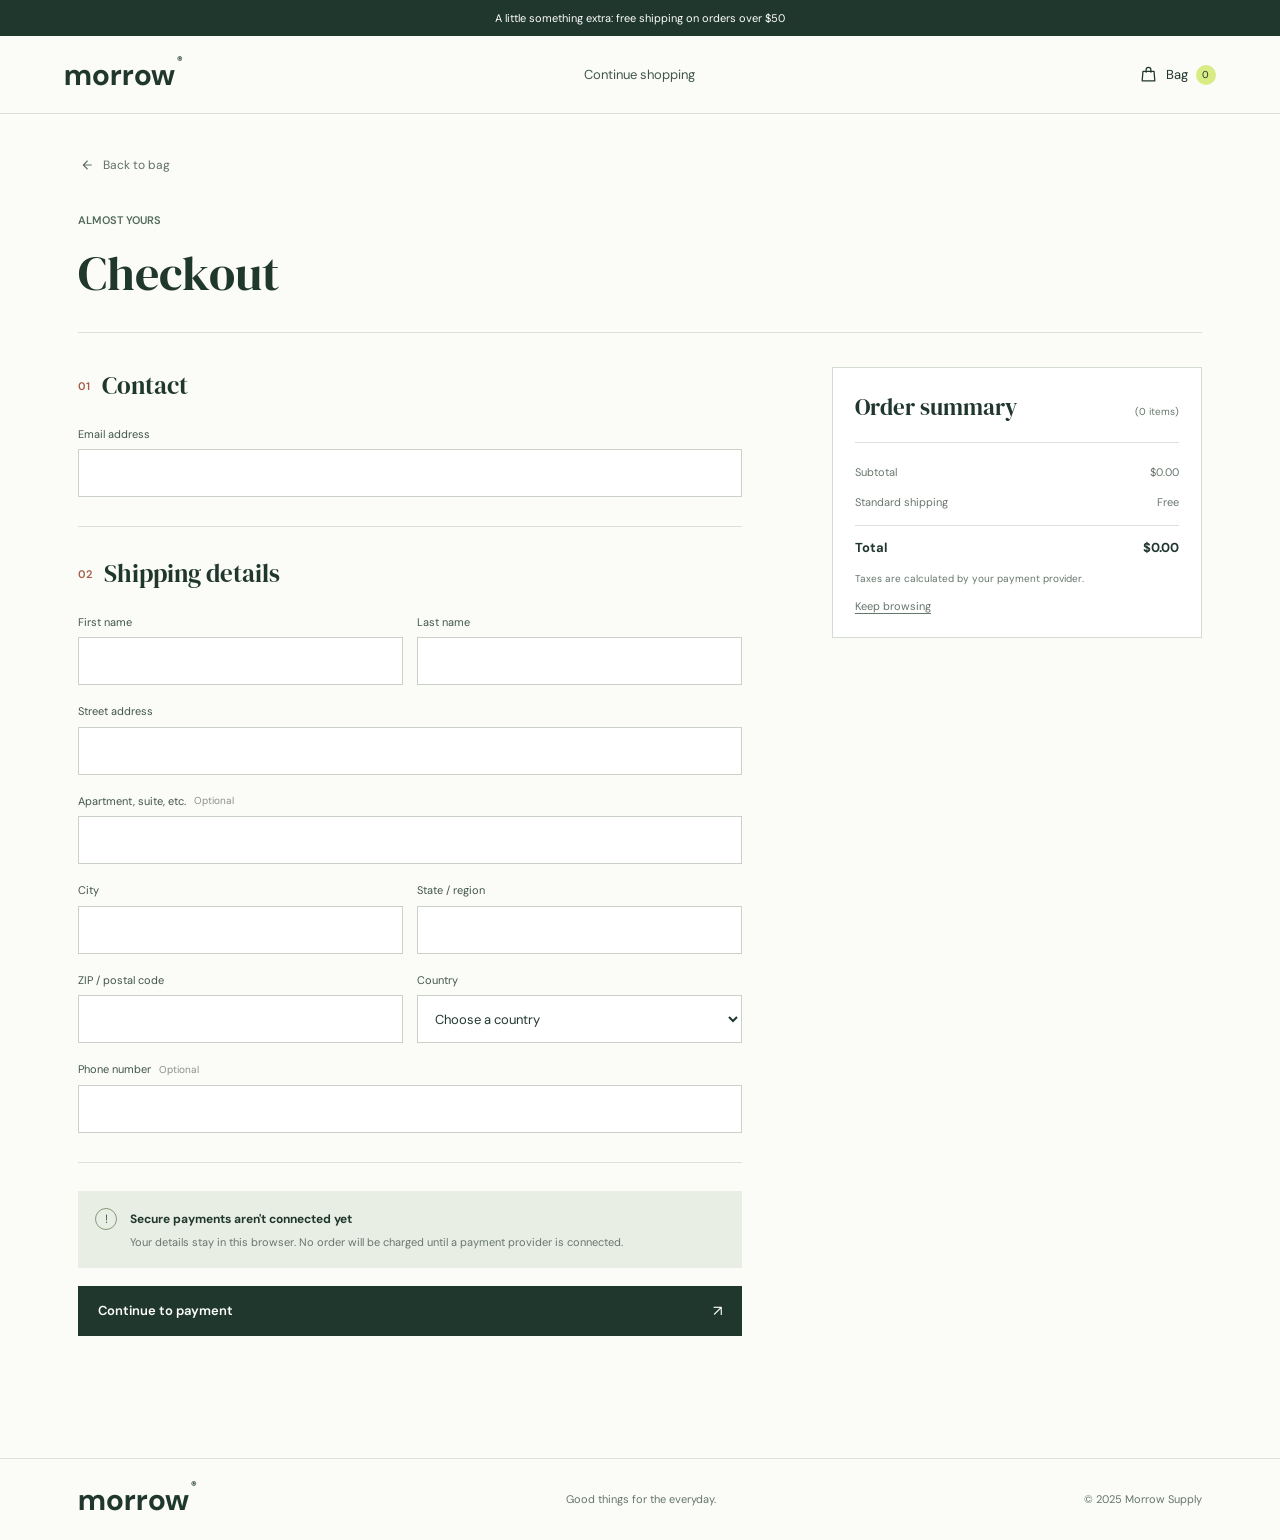
==== checkout.html @ 66569e4a "Add files via upload" ====
<!doctype html>
<html lang="en">
  <head>
    <meta charset="UTF-8" />
    <meta name="viewport" content="width=device-width, initial-scale=1.0" />
    <meta name="theme-color" content="#f6f5ef" />
    <meta name="description" content="Review your Morrow Supply order and enter shipping details." />
    <title>Checkout — Morrow Supply</title>
    <link rel="preconnect" href="https://fonts.googleapis.com" />
    <link rel="preconnect" href="https://fonts.gstatic.com" crossorigin />
    <link href="https://fonts.googleapis.com/css2?family=DM+Sans:wght@400;500;600;700&family=DM+Serif+Display&display=swap" rel="stylesheet" />
    <link rel="stylesheet" href="styles.css" />
    <script src="app.js" defer></script>
  </head>
  <body>
    <div class="announcement">A little something extra: free shipping on orders over $50</div>
    <header class="site-header">
      <a class="wordmark" href="index.html" aria-label="Morrow Supply home">morrow<span>®</span></a>
      <nav class="main-nav" aria-label="Checkout navigation"><a href="index.html#shop">Continue shopping</a></nav>
      <div class="header-actions">
        <a class="cart-trigger" id="checkout-cart-link" href="index.html?openCart=1" aria-label="Return to shopping bag">
          <svg aria-hidden="true" viewBox="0 0 24 24"><path d="M5 8h14l1 12H4L5 8Z"></path><path d="M9 9V6a3 3 0 0 1 6 0v3"></path></svg>
          <span>Bag</span><span class="cart-count" id="checkout-cart-count">0</span>
        </a>
      </div>
    </header>

    <main class="checkout-page">
      <a class="checkout-back" id="back-to-bag" href="index.html?openCart=1"><svg aria-hidden="true" viewBox="0 0 24 24"><path d="m14 18-6-6 6-6M8 12h12"></path></svg>Back to bag</a>
      <div class="checkout-heading"><span class="eyebrow">Almost yours</span><h1 id="checkout-title">Checkout</h1></div>
      <div class="checkout-layout">
        <form class="checkout-form" id="checkout-form">
          <section class="checkout-form-section" aria-labelledby="contact-heading">
            <div class="checkout-section-heading"><span>01</span><h2 id="contact-heading">Contact</h2></div>
            <label class="checkout-field" for="checkout-email">Email address<input id="checkout-email" name="email" type="email" autocomplete="email" required /></label>
          </section>
          <section class="checkout-form-section" aria-labelledby="shipping-heading">
            <div class="checkout-section-heading"><span>02</span><h2 id="shipping-heading">Shipping details</h2></div>
            <div class="checkout-fields-grid">
              <label class="checkout-field" for="checkout-first-name">First name<input id="checkout-first-name" name="given-name" autocomplete="given-name" required /></label>
              <label class="checkout-field" for="checkout-last-name">Last name<input id="checkout-last-name" name="family-name" autocomplete="family-name" required /></label>
              <label class="checkout-field field-full" for="checkout-address">Street address<input id="checkout-address" name="address-line1" autocomplete="address-line1" required /></label>
              <label class="checkout-field field-full" for="checkout-address-extra">Apartment, suite, etc. <span class="field-optional">Optional</span><input id="checkout-address-extra" name="address-line2" autocomplete="address-line2" /></label>
              <label class="checkout-field" for="checkout-city">City<input id="checkout-city" name="city" autocomplete="address-level2" required /></label>
              <label class="checkout-field" for="checkout-region">State / region<input id="checkout-region" name="region" autocomplete="address-level1" required /></label>
              <label class="checkout-field" for="checkout-postal">ZIP / postal code<input id="checkout-postal" name="postal-code" autocomplete="postal-code" required /></label>
              <label class="checkout-field" for="checkout-country">Country<select id="checkout-country" name="country" autocomplete="country-name" required><option value="">Choose a country</option><option>United States</option><option>Canada</option><option>United Kingdom</option><option>Australia</option></select></label>
              <label class="checkout-field field-full" for="checkout-phone">Phone number <span class="field-optional">Optional</span><input id="checkout-phone" name="tel" type="tel" autocomplete="tel" /></label>
            </div>
          </section>
          <div class="payment-setup"><span class="payment-lock" aria-hidden="true">!</span><div><strong>Secure payments aren't connected yet</strong><p>Your details stay in this browser. No order will be charged until a payment provider is connected.</p></div></div>
          <button class="button button-dark checkout-submit" type="submit">Continue to payment <span aria-hidden="true">↗</span></button>
          <p class="checkout-feedback" id="checkout-feedback" aria-live="polite"></p>
        </form>
        <aside class="checkout-summary" aria-labelledby="summary-heading">
          <h2 id="summary-heading">Order summary <span id="checkout-count">(0 items)</span></h2>
          <div class="checkout-items" id="checkout-items"></div>
          <div class="checkout-totals">
            <div><span>Subtotal</span><span id="checkout-subtotal">$0.00</span></div>
            <div><span>Standard shipping</span><span id="checkout-shipping">$0.00</span></div>
            <div class="checkout-grand-total"><strong>Total</strong><strong id="checkout-total">$0.00</strong></div>
          </div>
          <p class="tax-note">Taxes are calculated by your payment provider.</p>
          <a class="continue-shopping checkout-continue" id="back-to-store" href="index.html">Keep browsing</a>
        </aside>
      </div>
    </main>

    <footer class="site-footer"><a class="wordmark footer-wordmark" href="index.html">morrow<span>®</span></a><p>Good things for the everyday.</p><span>© 2025 Morrow Supply</span></footer>
  </body>
</html>
---- styles.css ----
:root {
  font-family: "DM Sans", sans-serif;
  color: #233b32;
  background: #f6f5ef;
  font-synthesis: none;
  text-rendering: optimizeLegibility;
  --ink: #233b32;
  --muted: #78827a;
  --paper: #f6f5ef;
  --line: #dedfd6;
  --lime: #d7ed86;
  --coral: #e67b61;
}

* { box-sizing: border-box; }
html { scroll-behavior: smooth; }
body { margin: 0; min-width: 320px; }
button, input, select { font: inherit; }
button, a, select { -webkit-tap-highlight-color: transparent; }
a { color: inherit; text-decoration: none; }
button { color: inherit; }
svg { width: 20px; height: 20px; fill: none; stroke: currentColor; stroke-width: 1.6; stroke-linecap: round; stroke-linejoin: round; }
.announcement { min-height: 31px; display: grid; place-items: center; padding: 6px 16px; background: var(--ink); color: #fff; font-size: 10px; letter-spacing: .08em; text-align: center; }
.site-header { position: sticky; top: 0; z-index: 7; height: 76px; max-width: 1440px; margin: auto; padding: 0 6.1%; display: grid; grid-template-columns: 1fr 1.4fr 1fr; align-items: center; border-bottom: 1px solid var(--line); background: var(--paper); }
.wordmark { font-size: 27px; font-weight: 700; letter-spacing: -.07em; width: fit-content; }
.wordmark span { font-size: 10px; vertical-align: top; margin-left: 2px; letter-spacing: 0; }
.main-nav { display: flex; justify-content: center; align-items: center; gap: clamp(16px, 2.5vw, 37px); white-space: nowrap; }
.main-nav a { font-size: 11px; color: #48584f; transition: color .2s ease; }
.main-nav a:hover { color: #a64f38; }
.header-actions { display: flex; align-items: center; justify-content: flex-end; gap: 20px; }
.search-box { display: flex; align-items: center; gap: 8px; padding: 8px 0; border-bottom: 1px solid #bdc3b9; }
.search-box svg { width: 16px; height: 16px; }
.search-box input { width: 106px; border: 0; outline: 0; background: transparent; font-size: 10px; }
.search-box input::placeholder { color: var(--muted); }
.cart-trigger { position: relative; display: flex; align-items: center; gap: 6px; border: 0; padding: 7px 0; background: none; cursor: pointer; font-size: 11px; }
.cart-trigger svg { width: 19px; height: 19px; }
.cart-count { display: grid; place-items: center; min-width: 16px; height: 16px; border-radius: 50%; background: var(--lime); font-size: 9px; }
.hero { max-width: 1440px; margin: auto; min-height: 535px; padding: 45px 6.1% 58px; display: grid; grid-template-columns: .88fr 1.12fr; align-items: center; gap: 5.5%; }
.hero-copy { position: relative; padding: 20px 0 30px 2.5%; animation: rise-in .7s both; }
.eyebrow { display: inline-flex; align-items: center; gap: 8px; color: #68766b; font-size: 9px; font-weight: 600; letter-spacing: .12em; text-transform: uppercase; }
.eyebrow-dot { width: 7px; height: 7px; border-radius: 50%; background: #e67b61; }
h1, h2, p { margin-top: 0; }
.hero h1 { margin: 20px 0 17px; font-family: "DM Serif Display", Georgia, serif; font-size: clamp(56px, 6.5vw, 88px); font-weight: 400; line-height: .96; letter-spacing: 0; }
h1 em, h2 em { color: #a65d46; font-weight: 400; }
.hero-copy > p { max-width: 350px; margin-bottom: 25px; color: #718077; font-size: 12px; line-height: 1.8; }
.button { display: inline-flex; align-items: center; justify-content: center; gap: 26px; min-height: 44px; padding: 0 17px; border: 0; cursor: pointer; font-size: 10px; font-weight: 600; transition: background .2s ease, transform .2s ease; }
.button:hover { transform: translateY(-2px); }
.button-dark { background: var(--ink); color: #fff; }
.button-dark:hover { background: #365447; }
.button span { font-size: 15px; font-weight: 400; }
.hero-note { position: absolute; right: 3%; bottom: 1%; display: flex; align-items: center; gap: 10px; color: #78827a; font-size: 9px; line-height: 1.7; }
.hero-note strong { color: var(--ink); font-weight: 600; }
.note-mark { display: grid; place-items: center; width: 31px; height: 31px; border-radius: 50%; background: var(--lime); color: var(--ink); font-size: 18px; }
.hero-image-wrap { position: relative; min-height: 410px; height: min(37vw, 455px); background: #d7d9c9; animation: rise-in .7s .12s both; }
.hero-image { width: 100%; height: 100%; position: absolute; inset: 0; object-fit: cover; object-position: center 54%; }
.hero-image-label { position: absolute; right: 17px; bottom: 13px; left: 17px; display: flex; justify-content: space-between; color: #fff; font-size: 8px; font-weight: 600; letter-spacing: .1em; text-shadow: 0 1px 5px #0008; }
.hero-sticker { position: absolute; top: 21px; left: -28px; width: 104px; height: 104px; display: flex; flex-direction: column; justify-content: center; align-items: center; border-radius: 50%; background: var(--lime); text-align: center; transform: rotate(-9deg); }
.hero-sticker > span { font-size: 6px; letter-spacing: .13em; }
.hero-sticker strong { margin: 4px 0; font-family: "DM Serif Display", Georgia, serif; font-size: 20px; font-weight: 400; line-height: .91; }
.shop-section { max-width: 1440px; margin: auto; padding: 52px 6.1% 90px; border-top: 1px solid var(--line); }
.section-heading { display: flex; justify-content: space-between; align-items: end; margin-bottom: 27px; }
.section-heading h2, .story-copy h2, .newsletter h2 { margin: 7px 0 0; font-family: "DM Serif Display", Georgia, serif; font-size: 39px; line-height: 1.06; font-weight: 400; }
.section-heading > p { max-width: 270px; margin: 0 0 3px; color: var(--muted); font-size: 10px; line-height: 1.7; }
.shop-controls { display: flex; justify-content: space-between; align-items: center; gap: 20px; margin-bottom: 23px; border-bottom: 1px solid var(--line); }
.category-tabs { display: flex; gap: 25px; overflow-x: auto; scrollbar-width: none; }
.category-tabs::-webkit-scrollbar { display: none; }
.category-tab { position: relative; flex: none; padding: 0 0 13px; border: 0; background: none; color: #7a837c; cursor: pointer; font-size: 10px; }
.category-tab.is-active { color: var(--ink); font-weight: 600; }
.category-tab.is-active::after { position: absolute; right: 0; bottom: -1px; left: 0; height: 2px; background: var(--ink); content: ""; }
.category-tab span { margin-left: 3px; color: #a65d46; font-size: 8px; }
.sort-control { display: flex; align-items: center; gap: 8px; flex: none; padding-bottom: 11px; color: var(--muted); font-size: 9px; }
.sort-control select { border: 0; outline: 0; background: transparent; color: var(--ink); cursor: pointer; font-size: 9px; }
.product-grid { display: grid; grid-template-columns: repeat(4, minmax(0, 1fr)); gap: 29px 16px; }
.product-card { min-width: 0; animation: rise-in .42s both; }
.product-image-wrap { position: relative; overflow: hidden; aspect-ratio: 1 / 1.12; background: #e7e5dc; }
.product-image { width: 100%; height: 100%; object-fit: cover; transition: transform .45s cubic-bezier(.2,.7,.2,1); }
.product-card:hover .product-image { transform: scale(1.045); }
.product-badge { position: absolute; top: 11px; left: 11px; padding: 6px 8px; background: var(--lime); color: var(--ink); font-size: 7px; font-weight: 700; letter-spacing: .09em; text-transform: uppercase; }
.quick-add { position: absolute; right: 10px; bottom: 10px; width: 36px; height: 36px; display: grid; place-items: center; border: 0; border-radius: 50%; background: #f6f5ef; cursor: pointer; transition: color .2s, background .2s, transform .2s; }
.quick-add:hover { background: var(--ink); color: #fff; transform: rotate(90deg); }
.quick-add svg { width: 17px; height: 17px; }
.product-info { display: flex; justify-content: space-between; gap: 8px; padding-top: 11px; }
.product-name { margin: 0; font-size: 11px; font-weight: 600; }
.product-description { margin: 4px 0 0; color: var(--muted); font-size: 9px; }
.product-price { flex: none; padding-top: 1px; font-size: 10px; font-weight: 600; }
.empty-state { padding: 46px 0; color: var(--muted); text-align: center; font-size: 12px; }
.story-band { min-height: 255px; display: grid; grid-template-columns: .6fr 1.4fr 1fr; align-items: center; gap: 5%; padding: 45px 12%; background: #e8ebdd; }
.story-mark { color: #c0cf8a; font-family: "DM Serif Display", Georgia, serif; font-size: 108px; line-height: 1; }
.story-copy h2 { font-size: 34px; }
.story-band > p { max-width: 260px; margin: 18px 0 0; color: #69776d; font-size: 10px; line-height: 1.85; }
.newsletter { position: relative; display: flex; justify-content: space-between; align-items: center; gap: 30px; max-width: 1440px; min-height: 200px; margin: auto; padding: 40px 8%; }
.newsletter h2 { font-size: 29px; }
.newsletter > div > p { margin: 8px 0 0; color: var(--muted); font-size: 10px; }
.newsletter-form { display: flex; min-width: min(430px, 45%); border-bottom: 1px solid #9fa99e; }
.newsletter-form input { flex: 1; min-width: 0; border: 0; outline: 0; background: transparent; font-size: 10px; }
.newsletter-form .button { align-self: center; min-height: 37px; padding: 0 13px; }
.newsletter-message { position: absolute; right: 8%; bottom: 17px; margin: 0; color: #56744d; font-size: 10px; }
.site-footer[hidden] { display: none; }
.checkout-page { max-width: 1280px; margin: auto; padding: 32px 6.1% 88px; }
.checkout-back { display: inline-flex; align-items: center; gap: 7px; padding: 4px 0; border: 0; background: none; color: #617067; cursor: pointer; font-size: 10px; }
.checkout-back svg { width: 16px; height: 16px; }
.checkout-heading { margin: 27px 0 28px; padding-bottom: 20px; border-bottom: 1px solid var(--line); }
.checkout-heading h1 { margin: 7px 0 0; font-family: "DM Serif Display", Georgia, serif; font-size: 43px; font-weight: 400; }
.checkout-layout { display: grid; grid-template-columns: minmax(0, 1fr) minmax(260px, 350px); align-items: start; gap: clamp(30px, 7vw, 90px); }
.checkout-form-section { padding: 0 0 25px; margin-bottom: 24px; border-bottom: 1px solid var(--line); }
.checkout-section-heading { display: flex; align-items: center; gap: 10px; margin-bottom: 18px; }
.checkout-section-heading > span { color: #a65d46; font-size: 9px; font-weight: 600; }
.checkout-section-heading h2 { margin: 0; font-family: "DM Serif Display", Georgia, serif; font-size: 22px; font-weight: 400; }
.checkout-field { display: grid; grid-template-columns: auto 1fr; align-items: center; gap: 6px 8px; color: #526258; font-size: 9px; }
.checkout-field input, .checkout-field select { grid-column: 1 / -1; width: 100%; min-height: 43px; padding: 0 11px; border: 1px solid #cfd3ca; border-radius: 0; outline-color: #83966a; background: #fff; color: var(--ink); font-size: 11px; }
.checkout-fields-grid { display: grid; grid-template-columns: repeat(2, minmax(0, 1fr)); gap: 15px 12px; }
.checkout-field.field-full { grid-column: 1 / -1; }
.field-optional { color: #899188; font-size: 8px; }
.payment-setup { display: flex; gap: 11px; padding: 15px; background: #e8ebdd; }
.payment-lock { width: 20px; height: 20px; flex: none; display: grid; place-items: center; border: 1px solid #899879; border-radius: 50%; color: #526258; font-size: 11px; }
.payment-setup strong { font-size: 10px; }
.payment-setup p { margin: 5px 0 0; color: #68766b; font-size: 9px; line-height: 1.6; }
.checkout-submit { width: 100%; justify-content: space-between; margin-top: 16px; }
.checkout-feedback { min-height: 15px; margin: 11px 0 0; color: #a64f38; font-size: 10px; line-height: 1.6; }
.checkout-summary { position: sticky; top: 100px; padding: 19px; border: 1px solid var(--line); background: #f9f8f3; }
.checkout-summary h2 { display: flex; align-items: baseline; justify-content: space-between; gap: 8px; margin: 0 0 14px; font-family: "DM Serif Display", Georgia, serif; font-size: 20px; font-weight: 400; }
.checkout-summary h2 span { color: var(--muted); font-family: "DM Sans", sans-serif; font-size: 8px; }
.checkout-items { max-height: 300px; overflow-y: auto; }
.checkout-item { display: grid; grid-template-columns: 48px 1fr auto; align-items: center; gap: 9px; padding: 10px 0; border-top: 1px solid var(--line); }
.checkout-item img { width: 48px; height: 54px; object-fit: cover; background: #e7e5dc; }
.checkout-item strong { display: block; font-size: 9px; }
.checkout-item span { display: block; margin-top: 4px; color: var(--muted); font-size: 8px; }
.checkout-item-price { color: var(--ink) !important; font-size: 9px !important; }
.checkout-totals { padding-top: 12px; border-top: 1px solid var(--line); }
.checkout-totals > div { display: flex; justify-content: space-between; gap: 10px; padding: 6px 0; color: #68766b; font-size: 9px; }
.checkout-totals .checkout-grand-total { margin-top: 7px; padding-top: 12px; border-top: 1px solid var(--line); color: var(--ink); font-size: 11px; }
.tax-note { margin: 7px 0 0; color: var(--muted); font-size: 8px; }
.checkout-continue { margin: 17px 0 0; }
.site-footer { min-height: 75px; display: flex; align-items: center; justify-content: space-between; padding: 15px 6.1%; border-top: 1px solid var(--line); }
.footer-wordmark { font-size: 22px; }
.site-footer p, .site-footer > span { margin: 0; color: var(--muted); font-size: 9px; }
.overlay { position: fixed; z-index: 8; inset: 0; background: #16261f70; animation: fade-in .2s ease; }
.cart-drawer { position: fixed; z-index: 9; top: 0; right: 0; bottom: 0; width: min(440px, 100%); display: flex; flex-direction: column; padding: 27px 28px 20px; background: var(--paper); box-shadow: -10px 0 40px #17251d12; animation: slide-in .26s ease both; }
.cart-drawer[hidden], .overlay[hidden] { display: none; }
.cart-header { display: flex; align-items: center; justify-content: space-between; padding-bottom: 18px; border-bottom: 1px solid var(--line); }
.cart-header h2 { margin: 5px 0 0; font-family: "DM Serif Display", Georgia, serif; font-size: 30px; font-weight: 400; }
.cart-header h2 span { color: var(--muted); font-family: "DM Sans", sans-serif; font-size: 11px; }
.icon-button { width: 35px; height: 35px; display: grid; place-items: center; border: 1px solid var(--line); border-radius: 50%; background: transparent; cursor: pointer; }
.icon-button svg { width: 17px; height: 17px; }
.shipping-note { padding: 14px 0; border-bottom: 1px solid var(--line); color: #627568; font-size: 10px; }
.shipping-track { height: 3px; margin-top: 9px; background: #dfe3d8; }
.shipping-track span { display: block; height: 100%; background: #a2bd5e; transition: width .25s ease; }
.cart-items { flex: 1; overflow-y: auto; }
.cart-empty { padding: 42px 10px; color: var(--muted); text-align: center; font-size: 11px; }
.cart-item { display: grid; grid-template-columns: 72px 1fr auto; gap: 12px; padding: 15px 0; border-bottom: 1px solid var(--line); }
.cart-item img { width: 72px; height: 84px; object-fit: cover; background: #e7e5dc; }
.cart-item-copy { display: flex; flex-direction: column; align-items: flex-start; padding: 3px 0; }
.cart-item-copy strong { font-size: 10px; }
.cart-item-copy > span { margin-top: 5px; color: var(--muted); font-size: 9px; }
.quantity-control { display: flex; align-items: center; gap: 12px; margin-top: auto; border: 1px solid var(--line); }
.quantity-control button { width: 24px; height: 23px; border: 0; background: transparent; cursor: pointer; }
.quantity-control span { min-width: 10px; text-align: center; font-size: 9px; }
.cart-item-price { padding-top: 3px; font-size: 10px; font-weight: 600; }
.cart-footer { padding-top: 15px; border-top: 1px solid var(--line); }
.subtotal-row { display: flex; justify-content: space-between; font-size: 12px; }
.subtotal-row strong { font-size: 13px; }
.cart-footer > p { margin: 9px 0 15px; color: var(--muted); font-size: 9px; }
.checkout-button { width: 100%; justify-content: space-between; }
.continue-shopping { display: block; margin: 12px auto 0; border: 0; background: none; cursor: pointer; color: var(--muted); font-size: 9px; text-decoration: underline; text-underline-offset: 3px; }
.toast { position: fixed; z-index: 12; right: 20px; bottom: 20px; max-width: calc(100vw - 40px); padding: 13px 17px; background: var(--ink); color: #fff; font-size: 10px; opacity: 0; pointer-events: none; transform: translateY(8px); transition: opacity .2s, transform .2s; }
.toast.is-visible { opacity: 1; transform: translateY(0); }
.visually-hidden { position: absolute; width: 1px; height: 1px; overflow: hidden; clip: rect(0, 0, 0, 0); white-space: nowrap; clip-path: inset(50%); }
@keyframes rise-in { from { opacity: 0; transform: translateY(12px); } to { opacity: 1; transform: translateY(0); } }
@keyframes fade-in { from { opacity: 0; } to { opacity: 1; } }
@keyframes slide-in { from { transform: translateX(100%); } to { transform: translateX(0); } }
@media (min-width: 1441px) { .hero-image-wrap { height: 455px; } }
@media (max-width: 900px) {
  .site-header { grid-template-columns: .8fr 1.4fr 1fr; padding: 0 4%; }
  .main-nav { gap: 15px; }
  .main-nav a { font-size: 9px; }
  .header-actions { gap: 12px; }
  .hero { padding-right: 5%; padding-left: 5%; gap: 4%; }
  .hero-image-wrap { min-height: 350px; }
  .hero-note { right: 0; }
  .shop-section { padding-right: 5%; padding-left: 5%; }
  .product-grid { grid-template-columns: repeat(3, minmax(0, 1fr)); }
  .story-band { padding-right: 7%; padding-left: 7%; }
  .checkout-page { padding-right: 5%; padding-left: 5%; }
  .checkout-layout { grid-template-columns: minmax(0, 1fr) minmax(230px, .75fr); gap: 25px; }
}
@media (max-width: 620px) {
  .announcement { min-height: 29px; font-size: 8px; }
  .site-header { height: auto; min-height: 67px; grid-template-columns: 1fr auto; gap: 0; padding: 0 20px; }
  .wordmark { font-size: 25px; }
  .main-nav { grid-row: 2; grid-column: 1 / -1; justify-content: flex-start; gap: 24px; overflow-x: auto; padding: 1px 0 13px; }
  .main-nav a { flex: none; font-size: 9px; }
  .header-actions { grid-row: 1; grid-column: 2; }
  .search-box { width: 30px; height: 34px; justify-content: center; border: 0; }
  .search-box input { position: absolute; top: 107px; right: 20px; left: 20px; z-index: 2; display: none; width: calc(100% - 40px); padding: 11px 12px; border: 1px solid var(--line); background: var(--paper); }
  .search-box:focus-within input { display: block; }
  .search-box input:not(:placeholder-shown) { display: block; }
  .cart-trigger span:nth-child(2) { display: none; }
  .hero { min-height: unset; grid-template-columns: 1fr; gap: 22px; padding: 43px 20px 45px; }
  .hero-copy { padding: 0 0 21px; }
  .hero h1 { margin: 15px 0 11px; font-size: 61px; }
  .hero-copy > p { max-width: 310px; margin-bottom: 19px; font-size: 11px; }
  .hero-note { right: 0; bottom: 0; font-size: 8px; }
  .note-mark { width: 27px; height: 27px; }
  .hero-image-wrap { min-height: 0; height: 67vw; max-height: 370px; }
  .hero-sticker { top: 13px; left: -9px; width: 82px; height: 82px; }
  .hero-sticker strong { font-size: 17px; }
  .shop-section { padding: 39px 20px 62px; }
  .section-heading { align-items: flex-start; flex-direction: column; gap: 9px; margin-bottom: 19px; }
  .section-heading h2 { font-size: 35px; }
  .section-heading > p { max-width: 290px; font-size: 9px; }
  .shop-controls { align-items: flex-end; gap: 8px; margin-right: -20px; }
  .category-tabs { gap: 19px; }
  .category-tab { padding-bottom: 11px; font-size: 9px; }
  .sort-control { margin-right: 20px; font-size: 0; }
  .sort-control select { max-width: 76px; font-size: 8px; }
  .product-grid { grid-template-columns: repeat(2, minmax(0, 1fr)); gap: 23px 11px; }
  .product-image-wrap { aspect-ratio: 1 / 1.18; }
  .product-badge { top: 7px; left: 7px; padding: 5px 6px; font-size: 6px; }
  .quick-add { right: 7px; bottom: 7px; width: 32px; height: 32px; }
  .product-name { font-size: 10px; }
  .product-description { font-size: 8px; }
  .product-price { font-size: 9px; }
  .story-band { min-height: 0; grid-template-columns: 45px 1fr; gap: 5px 17px; padding: 36px 22px 39px; }
  .story-mark { align-self: start; font-size: 68px; }
  .story-copy h2 { font-size: 27px; }
  .story-band > p { grid-column: 2; max-width: 300px; margin: 3px 0 0; font-size: 9px; }
  .newsletter { align-items: flex-start; flex-direction: column; gap: 20px; padding: 37px 22px 45px; }
  .newsletter h2 { font-size: 27px; }
  .newsletter-form { width: 100%; min-width: 0; min-height: 44px; }
  .newsletter-message { right: 22px; bottom: 18px; left: 22px; }
  .site-footer { min-height: 72px; padding: 14px 20px; }
  .footer-wordmark { font-size: 19px; }
  .site-footer p { display: none; }
  .site-footer > span { font-size: 8px; }
  .cart-drawer { padding: 21px 20px 16px; }
  .checkout-page { padding: 24px 20px 56px; }
  .checkout-heading { margin: 23px 0 20px; }
  .checkout-heading h1 { font-size: 37px; }
  .checkout-layout { grid-template-columns: 1fr; gap: 28px; }
  .checkout-summary { position: static; grid-row: 1; }
  .checkout-items { max-height: 230px; }
}
@media (prefers-reduced-motion: reduce) { *, *::before, *::after { scroll-behavior: auto !important; animation-duration: .01ms !important; animation-iteration-count: 1 !important; transition-duration: .01ms !important; } }

:root {
  color: #20372e;
  background: #fbfbf8;
  --ink: #20372e;
  --muted: #65756b;
  --paper: #fbfbf8;
  --line: #dce2da;
  --lime: #d8ec83;
  --coral: #b85f46;
}

body { color: var(--ink); background: var(--paper); font-size: 14px; line-height: 1.5; }
button, input, select { font-size: inherit; }
:focus-visible { outline: 2px solid #b85f46; outline-offset: 3px; }
.announcement { min-height: 36px; padding: 8px 16px; background: #20372e; font-size: 11px; letter-spacing: 0; }
.site-header { width: 100%; max-width: none; height: 78px; padding: 0 max(5%, calc((100% - 1280px) / 2)); background: var(--paper); }
.wordmark { font-size: 30px; letter-spacing: 0; }
.wordmark span { font-size: 11px; }
.main-nav { gap: clamp(18px, 2.5vw, 36px); }
.main-nav a { color: #40564a; font-size: 13px; }
.header-actions { gap: 22px; }
.search-box { gap: 9px; border-bottom-color: #9daaa0; }
.search-box input { width: 130px; font-size: 12px; }
.cart-trigger { gap: 8px; font-size: 13px; }
.cart-count { min-width: 20px; height: 20px; font-size: 10px; }
.hero { min-height: 590px; padding-top: 55px; padding-bottom: 65px; }
.hero-copy { padding-top: 22px; padding-bottom: 35px; }
.eyebrow { color: #536b5c; font-size: 11px; letter-spacing: 0; }
.eyebrow-dot { width: 8px; height: 8px; background: var(--coral); }
.hero h1 { margin: 22px 0 20px; font-size: 80px; line-height: .98; }
h1 em, h2 em { color: var(--coral); }
.hero-copy > p { max-width: 390px; margin-bottom: 28px; color: #65756b; font-size: 15px; line-height: 1.75; }
.button { min-height: 50px; padding: 0 20px; gap: 30px; font-size: 13px; }
.button-dark { background: var(--ink); }
.button-dark:hover { background: #385b49; }
.hero-note { gap: 12px; color: #66776c; font-size: 11px; }
.note-mark { width: 36px; height: 36px; background: var(--lime); }
.hero-image-wrap { min-height: 430px; height: 455px; background: #e1e6d9; }
.hero-image-label { right: 20px; bottom: 17px; left: 20px; font-size: 10px; letter-spacing: 0; }
.hero-sticker { top: 24px; width: 110px; height: 110px; background: var(--lime); }
.hero-sticker > span { font-size: 8px; letter-spacing: 0; }
.hero-sticker strong { font-size: 22px; }
.shop-section { padding-top: 68px; padding-bottom: 98px; }
.section-heading { margin-bottom: 32px; }
.section-heading h2, .story-copy h2, .newsletter h2 { font-size: 46px; line-height: 1.08; }
.section-heading > p { max-width: 330px; color: #65756b; font-size: 13px; line-height: 1.7; }
.shop-controls { margin-bottom: 28px; }
.category-tabs { gap: 30px; }
.category-tab { padding-bottom: 15px; font-size: 12px; }
.category-tab span { font-size: 10px; }
.sort-control, .sort-control select { font-size: 11px; }
.product-grid { gap: 34px 20px; }
.product-image-wrap { aspect-ratio: 1 / 1.08; background: #eeeee7; }
.product-badge { top: 13px; left: 13px; padding: 7px 9px; background: #e4f0a8; font-size: 9px; letter-spacing: 0; }
.quick-add { right: 12px; bottom: 12px; width: 42px; height: 42px; }
.quick-add:hover { background: var(--ink); }
.quick-add svg { width: 19px; height: 19px; }
.product-info { gap: 12px; padding-top: 14px; }
.product-name { font-size: 14px; }
.product-description { margin-top: 5px; color: #68776d; font-size: 11px; }
.product-price { font-size: 13px; }
.empty-state { padding: 58px 0; font-size: 14px; }
.story-band { min-height: 295px; background: #e9eee5; }
.story-mark { color: #91a36b; }
.story-copy h2 { font-size: 39px; }
.story-band > p { color: #596c60; font-size: 13px; line-height: 1.8; }
.newsletter { min-height: 225px; }
.newsletter h2 { font-size: 34px; }
.newsletter > div > p { color: #65756b; font-size: 13px; }
.newsletter-form { min-height: 50px; }
.newsletter-form input { font-size: 13px; }
.newsletter-form .button { min-height: 42px; }
.newsletter-message { font-size: 12px; }
.site-footer { min-height: 82px; }
.site-footer p, .site-footer > span { color: #65756b; font-size: 11px; }
.checkout-page { padding-top: 38px; padding-bottom: 96px; }
.checkout-back { gap: 9px; font-size: 12px; }
.checkout-heading { margin: 30px 0 34px; padding-bottom: 23px; }
.checkout-heading h1 { font-size: 48px; }
.checkout-layout { grid-template-columns: minmax(0, 1fr) minmax(300px, 370px); }
.checkout-form-section { padding-bottom: 29px; margin-bottom: 28px; }
.checkout-section-heading { gap: 12px; margin-bottom: 21px; }
.checkout-section-heading > span { font-size: 11px; }
.checkout-section-heading h2 { font-size: 25px; }
.checkout-field { gap: 7px 8px; color: #40564a; font-size: 11px; }
.checkout-field input, .checkout-field select { min-height: 48px; padding: 0 13px; border-color: #c9d1c8; background: #fff; font-size: 13px; }
.checkout-fields-grid { gap: 18px 14px; }
.field-optional { font-size: 10px; }
.payment-setup { gap: 13px; padding: 17px; background: #e9eee5; }
.payment-lock { width: 22px; height: 22px; font-size: 12px; }
.payment-setup strong { font-size: 12px; }
.payment-setup p { font-size: 11px; }
.checkout-submit { margin-top: 18px; }
.checkout-feedback { font-size: 12px; }
.checkout-summary { top: 100px; padding: 22px; border-color: #d4dcd2; background: #fff; }
.checkout-summary h2 { margin-bottom: 17px; font-size: 23px; }
.checkout-summary h2 span { font-size: 10px; }
.checkout-items { max-height: 340px; }
.checkout-item { grid-template-columns: 58px 1fr auto; gap: 11px; padding: 12px 0; }
.checkout-item img { width: 58px; height: 64px; }
.checkout-item strong { font-size: 11px; }
.checkout-item span { font-size: 10px; }
.checkout-item-price { font-size: 11px !important; }
.checkout-totals { padding-top: 14px; }
.checkout-totals > div { padding: 7px 0; font-size: 11px; }
.checkout-totals .checkout-grand-total { font-size: 13px; }
.tax-note { font-size: 10px; }
.checkout-continue { font-size: 11px; }
.cart-drawer { width: min(470px, 100%); padding: 30px; }
.cart-header h2 { font-size: 34px; }
.shipping-note { padding: 16px 0; font-size: 12px; }
.cart-item { grid-template-columns: 78px 1fr auto; gap: 14px; padding: 17px 0; }
.cart-item img { width: 78px; height: 90px; }
.cart-item-copy strong, .cart-item-price { font-size: 12px; }
.cart-item-copy > span { font-size: 11px; }
.quantity-control button { width: 27px; height: 26px; }
.quantity-control span { font-size: 11px; }
.subtotal-row { font-size: 14px; }
.subtotal-row strong { font-size: 15px; }
.cart-footer > p { font-size: 11px; }
.continue-shopping { font-size: 11px; }
.toast { padding: 15px 19px; font-size: 12px; }

@media (max-width: 900px) {
  .site-header { height: 74px; padding-right: 4%; padding-left: 4%; }
  .main-nav a { font-size: 11px; }
  .hero { min-height: 0; }
  .hero h1 { font-size: 62px; }
  .hero-image-wrap { height: 390px; min-height: 350px; }
  .section-heading h2 { font-size: 40px; }
  .story-copy h2 { font-size: 34px; }
  .checkout-layout { grid-template-columns: minmax(0, 1fr) minmax(250px, .75fr); gap: 25px; }
}

@media (max-width: 620px) {
  .announcement { min-height: 32px; font-size: 9px; }
  .site-header { min-height: 68px; padding: 0 20px; }
  .wordmark { font-size: 27px; }
  .main-nav { gap: 22px; }
  .main-nav a { font-size: 10px; }
  .search-box input { top: 110px; }
  .cart-trigger { font-size: 12px; }
  .hero { padding: 38px 20px 43px; }
  .hero-copy { padding-bottom: 25px; }
  .eyebrow { font-size: 9px; }
  .hero h1 { margin: 16px 0 13px; font-size: 56px; }
  .hero-copy > p { margin-bottom: 21px; font-size: 13px; }
  .button { min-height: 46px; font-size: 12px; }
  .hero-note { font-size: 9px; }
  .hero-image-wrap { height: 68vw; max-height: 370px; }
  .hero-image-label { right: 12px; left: 12px; font-size: 8px; }
  .hero-sticker { width: 88px; height: 88px; }
  .hero-sticker strong { font-size: 18px; }
  .shop-section { padding: 42px 20px 66px; }
  .section-heading h2 { font-size: 36px; }
  .section-heading > p { font-size: 11px; }
  .category-tabs { gap: 20px; }
  .category-tab { font-size: 10px; }
  .sort-control, .sort-control select { font-size: 9px; }
  .product-grid { gap: 25px 12px; }
  .product-badge { top: 8px; left: 8px; padding: 6px 7px; font-size: 7px; }
  .quick-add { right: 8px; bottom: 8px; width: 36px; height: 36px; }
  .product-info { gap: 6px; padding-top: 10px; }
  .product-name { font-size: 11px; }
  .product-description { font-size: 9px; }
  .product-price { font-size: 10px; }
  .story-band { grid-template-columns: 40px 1fr; gap: 5px 15px; padding: 34px 22px 38px; }
  .story-mark { font-size: 62px; }
  .story-copy h2 { font-size: 27px; }
  .story-band > p { font-size: 11px; }
  .newsletter { padding: 38px 22px 48px; }
  .newsletter h2 { font-size: 27px; }
  .newsletter > div > p { font-size: 11px; }
  .newsletter-form { min-height: 46px; }
  .newsletter-form input { font-size: 11px; }
  .site-footer { padding: 14px 20px; }
  .site-footer > span { font-size: 9px; }
  .cart-drawer { padding: 22px 20px 18px; }
  .checkout-page { padding: 25px 20px 58px; }
  .checkout-heading { margin: 24px 0 23px; }
  .checkout-heading h1 { font-size: 39px; }
  .checkout-layout { grid-template-columns: 1fr; gap: 28px; }
  .checkout-summary { grid-row: 1; padding: 17px; }
  .checkout-summary h2 { font-size: 21px; }
  .checkout-fields-grid { gap: 15px 10px; }
  .checkout-field { font-size: 10px; }
  .checkout-field input, .checkout-field select { min-height: 45px; font-size: 12px; }
}
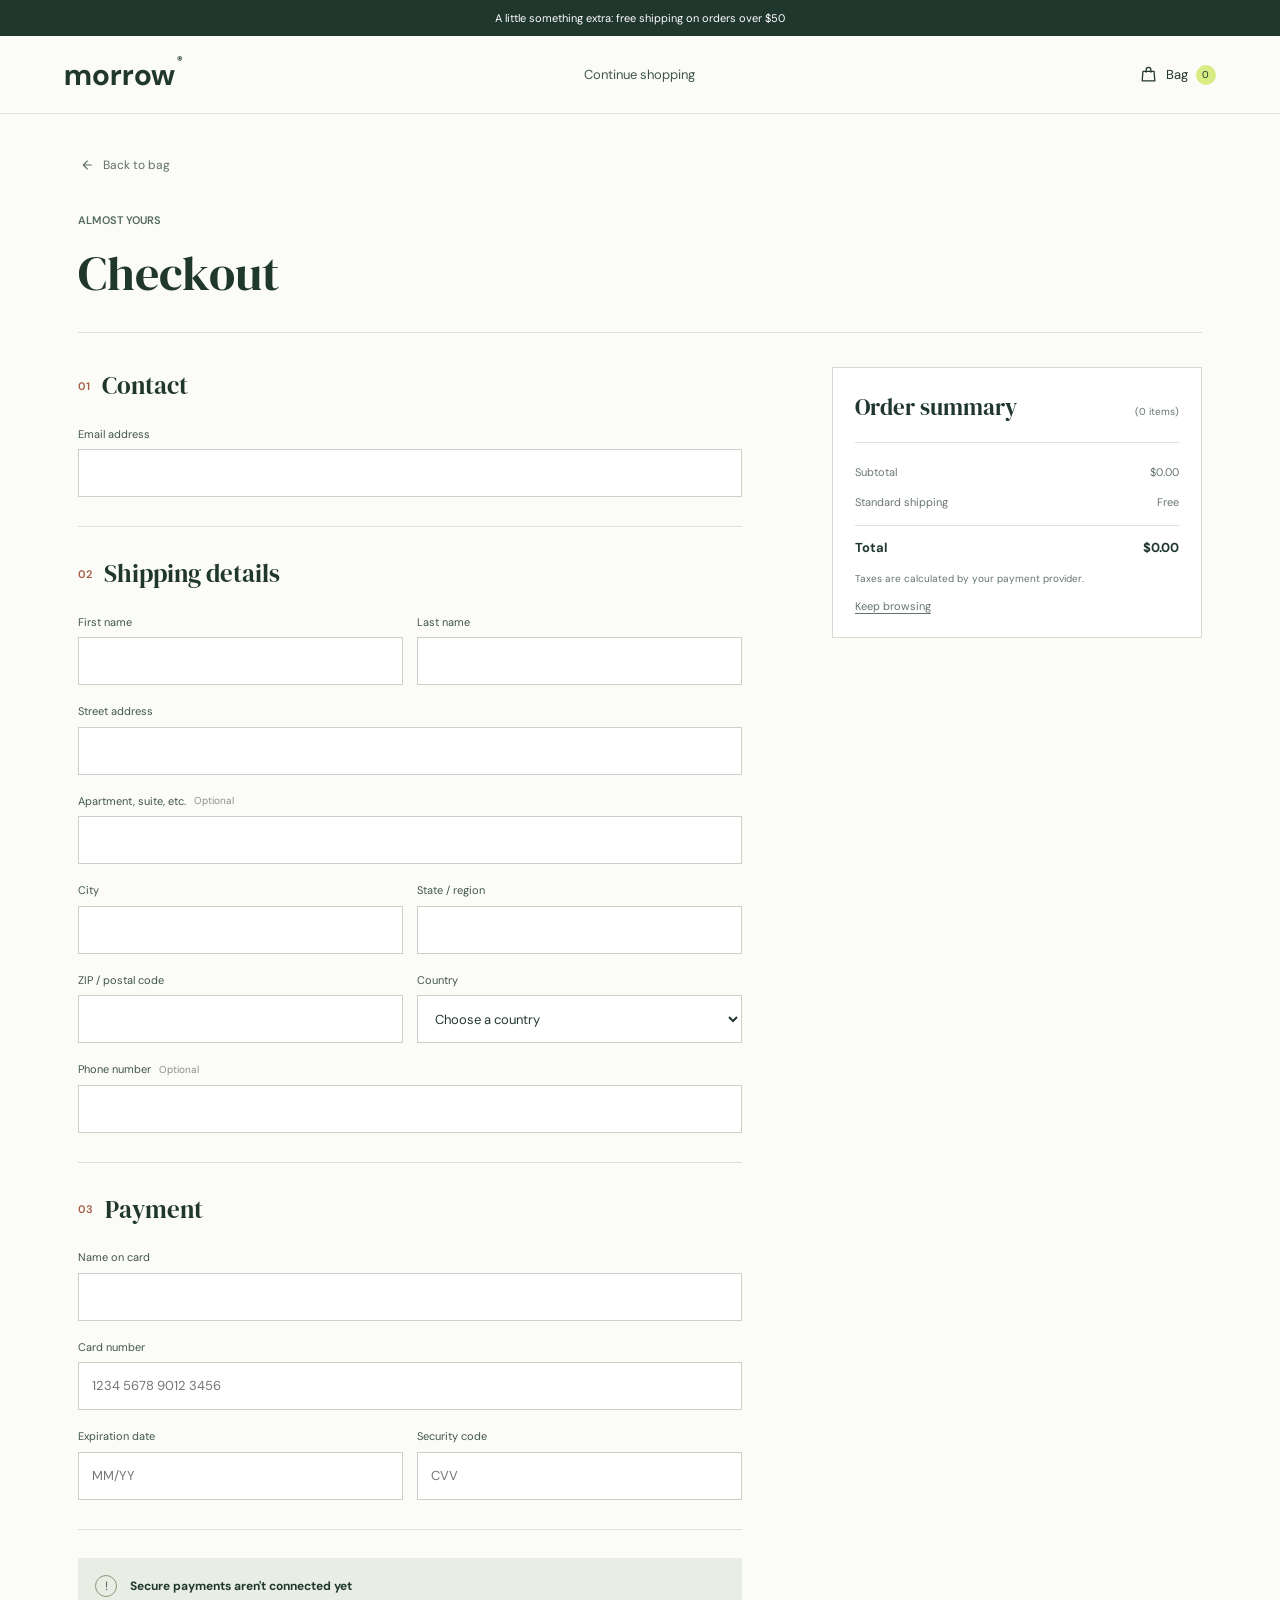
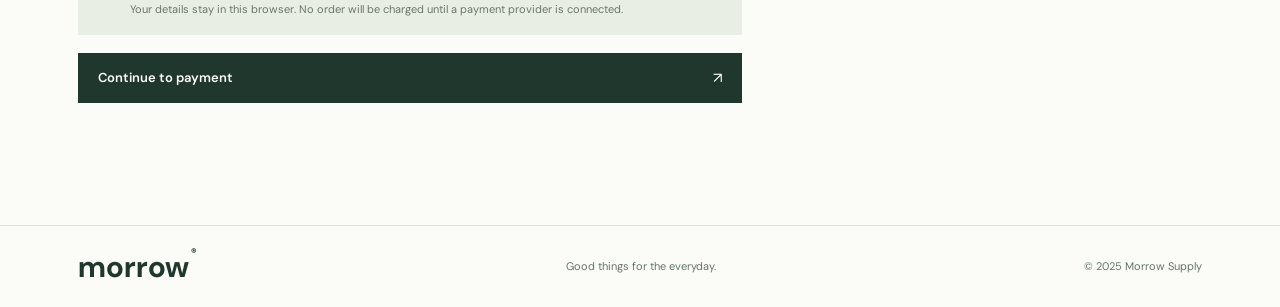
==== commit b51d21e4: "Add payment form with validation and formatting functions" ====
--- a/checkout.html
+++ b/checkout.html
@@ -48,6 +48,15 @@
               <label class="checkout-field field-full" for="checkout-phone">Phone number <span class="field-optional">Optional</span><input id="checkout-phone" name="tel" type="tel" autocomplete="tel" /></label>
             </div>
           </section>
+          <section class="checkout-form-section" aria-labelledby="payment-heading">
+            <div class="checkout-section-heading"><span>03</span><h2 id="payment-heading">Payment</h2></div>
+            <div class="checkout-fields-grid">
+              <label class="checkout-field field-full" for="checkout-card-name">Name on card<input id="checkout-card-name" name="card-name" autocomplete="cc-name" required /></label>
+              <label class="checkout-field field-full" for="checkout-card-number">Card number<input id="checkout-card-number" name="card-number" inputmode="numeric" autocomplete="cc-number" placeholder="1234 5678 9012 3456" required /></label>
+              <label class="checkout-field" for="checkout-card-expiry">Expiration date<input id="checkout-card-expiry" name="card-expiry" inputmode="numeric" autocomplete="cc-exp" placeholder="MM/YY" required /></label>
+              <label class="checkout-field" for="checkout-card-cvv">Security code<input id="checkout-card-cvv" name="card-code" inputmode="numeric" autocomplete="cc-csc" maxlength="4" placeholder="CVV" required /></label>
+            </div>
+          </section>
           <div class="payment-setup"><span class="payment-lock" aria-hidden="true">!</span><div><strong>Secure payments aren't connected yet</strong><p>Your details stay in this browser. No order will be charged until a payment provider is connected.</p></div></div>
           <button class="button button-dark checkout-submit" type="submit">Continue to payment <span aria-hidden="true">↗</span></button>
           <p class="checkout-feedback" id="checkout-feedback" aria-live="polite"></p>
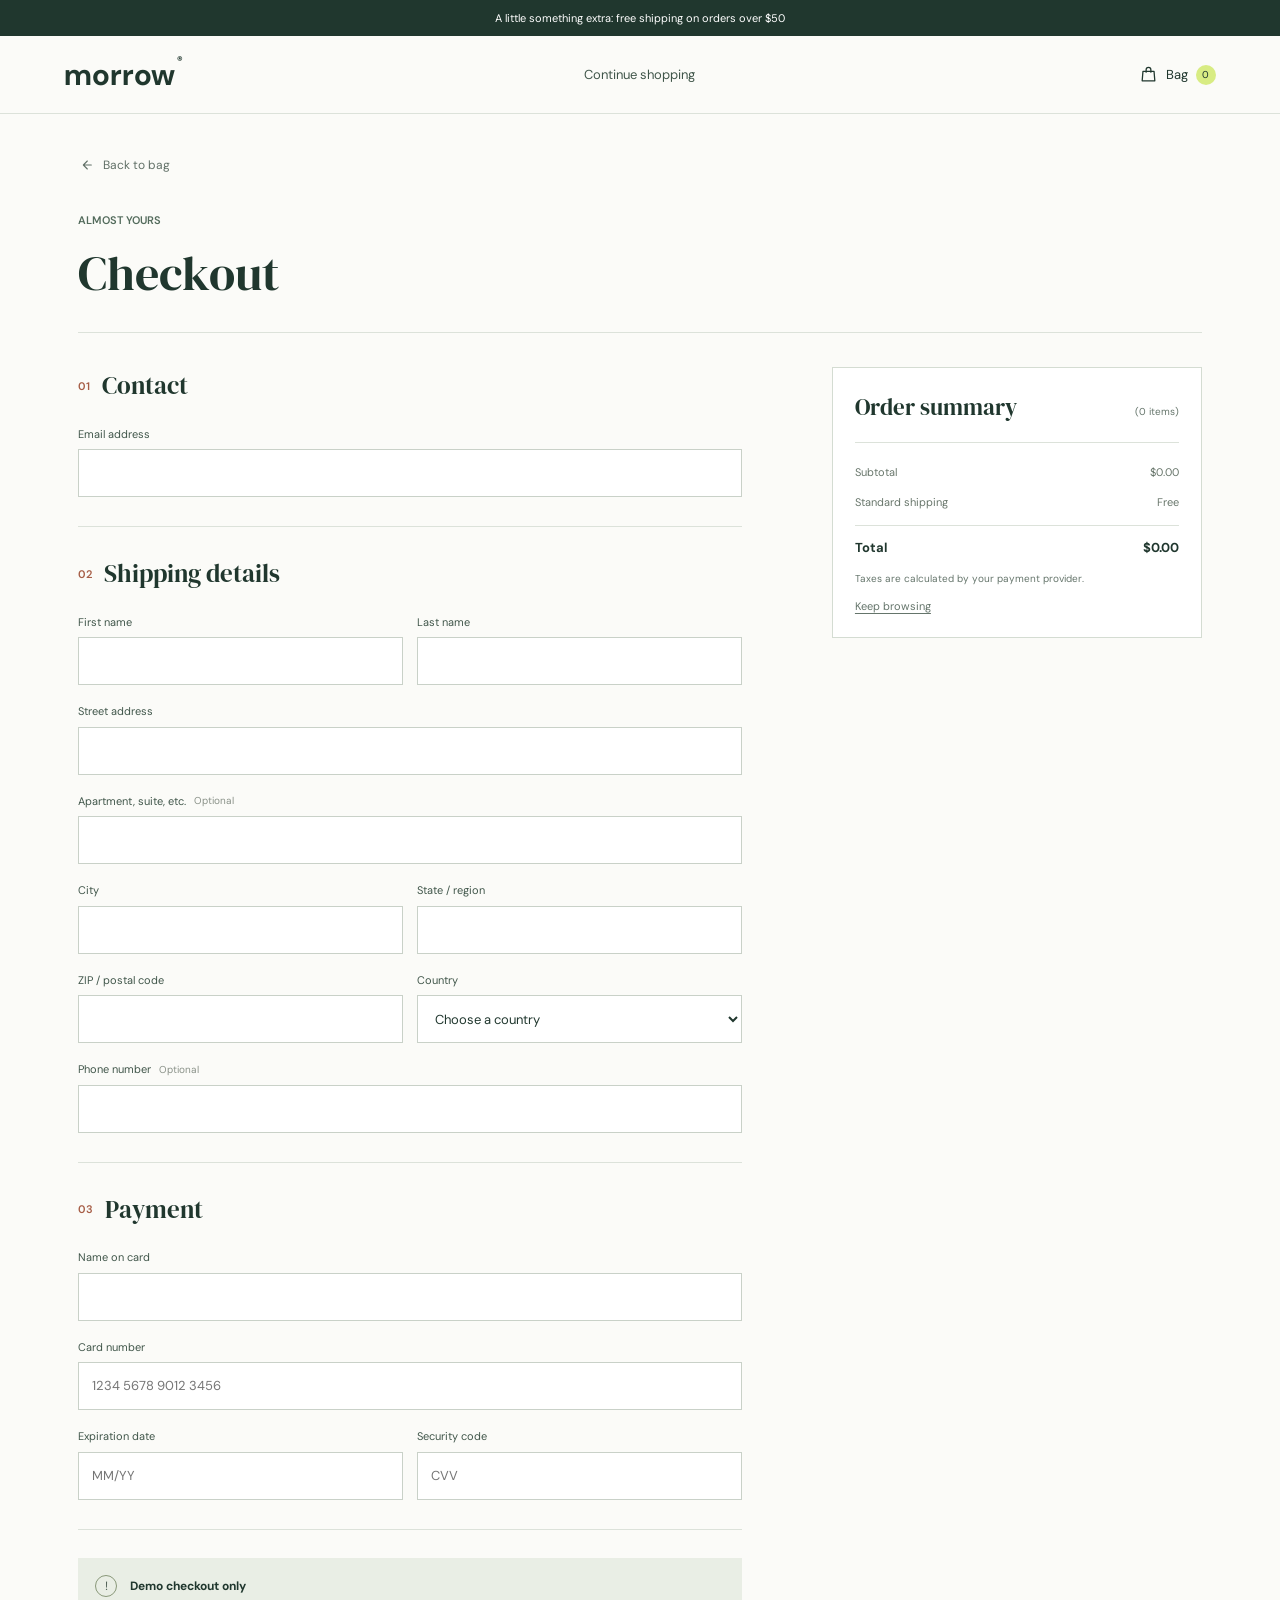
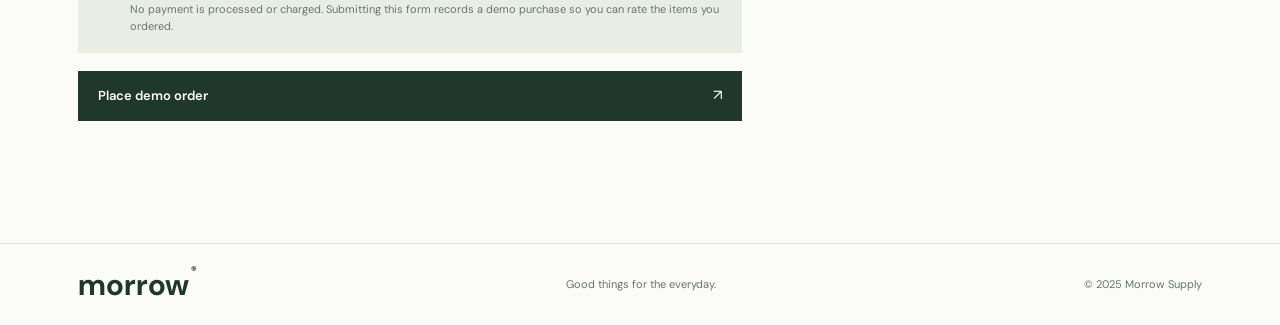
==== commit bfbfcc9a: "Add product rating and review system" ====
--- a/checkout.html
+++ b/checkout.html
@@ -57,8 +57,8 @@
               <label class="checkout-field" for="checkout-card-cvv">Security code<input id="checkout-card-cvv" name="card-code" inputmode="numeric" autocomplete="cc-csc" maxlength="4" placeholder="CVV" required /></label>
             </div>
           </section>
-          <div class="payment-setup"><span class="payment-lock" aria-hidden="true">!</span><div><strong>Secure payments aren't connected yet</strong><p>Your details stay in this browser. No order will be charged until a payment provider is connected.</p></div></div>
-          <button class="button button-dark checkout-submit" type="submit">Continue to payment <span aria-hidden="true">↗</span></button>
+          <div class="payment-setup"><span class="payment-lock" aria-hidden="true">!</span><div><strong>Demo checkout only</strong><p>No payment is processed or charged. Submitting this form records a demo purchase so you can rate the items you ordered.</p></div></div>
+          <button class="button button-dark checkout-submit" type="submit">Place demo order <span aria-hidden="true">↗</span></button>
           <p class="checkout-feedback" id="checkout-feedback" aria-live="polite"></p>
         </form>
         <aside class="checkout-summary" aria-labelledby="summary-heading">
--- a/styles.css
+++ b/styles.css
@@ -83,6 +83,38 @@
 .product-name { margin: 0; font-size: 11px; font-weight: 600; }
 .product-description { margin: 4px 0 0; color: var(--muted); font-size: 9px; }
 .product-price { flex: none; padding-top: 1px; font-size: 10px; font-weight: 600; }
+.product-rating { display: flex; align-items: center; gap: 7px; min-height: 24px; margin-top: 4px; }
+.rating-stars { display: inline-flex; gap: 1px; }
+.rating-star { padding: 2px; border: 0; background: linear-gradient(90deg, #a65d46 var(--rating-fill, 0%), #c9cbc5 var(--rating-fill, 0%)); background-clip: text; color: transparent; cursor: pointer; font: inherit; font-size: 14px; line-height: 1; -webkit-background-clip: text; }
+.rating-star:focus-visible { outline: 2px solid #83966a; outline-offset: 1px; }
+.rating-label { color: var(--muted); font-size: 9px; }
+.product-reviews-dialog { width: min(520px, calc(100% - 32px)); max-height: min(85vh, 760px); padding: 24px; border: 1px solid var(--line); background: #f9f8f3; color: var(--ink); }
+.product-reviews-dialog::backdrop { background: rgb(25 38 31 / 55%); }
+.reviews-header { display: flex; justify-content: space-between; align-items: start; gap: 16px; }
+.reviews-header h2 { margin: 5px 0 0; font-family: "DM Serif Display", Georgia, serif; font-size: 29px; font-weight: 400; }
+.reviews-close { flex: none; font-size: 22px; }
+.reviews-summary { margin-top: 18px; color: var(--ink); font-size: 12px; font-weight: 600; }
+.reviews-empty { margin: 18px 0; color: var(--muted); font-size: 11px; }
+.reviews-list { display: grid; gap: 0; max-height: 250px; overflow-y: auto; padding: 0; margin: 14px 0 0; list-style: none; }
+.product-review { padding: 13px 0; border-top: 1px solid var(--line); }
+.product-review-heading { display: flex; justify-content: space-between; gap: 12px; }
+.product-review-stars { color: #a65d46; font-size: 13px; letter-spacing: .04em; }
+.product-review-heading time { color: var(--muted); font-size: 9px; }
+.product-review > p { margin: 8px 0 0; color: #536258; font-size: 11px; line-height: 1.7; overflow-wrap: anywhere; }
+.review-form { padding-top: 18px; margin-top: 8px; border-top: 1px solid var(--line); }
+.review-form[hidden] { display: none; }
+.review-form h3 { margin: 0 0 12px; font-family: "DM Serif Display", Georgia, serif; font-size: 20px; font-weight: 400; }
+.review-rating-field { padding: 0; margin: 0 0 12px; border: 0; }
+.review-rating-field legend, .review-comment-label { color: #526258; font-size: 10px; }
+.review-rating-stars { display: flex; gap: 3px; margin-top: 5px; }
+.review-rating-stars button { padding: 0; border: 0; background: none; color: #b7bbb2; cursor: pointer; font-size: 23px; }
+.review-rating-stars button.is-selected { color: #a65d46; }
+.review-rating-stars button:focus-visible { outline: 2px solid #83966a; outline-offset: 2px; }
+.review-comment-label { display: grid; gap: 6px; }
+.review-comment-label textarea { width: 100%; padding: 10px; border: 1px solid #cfd3ca; border-radius: 0; outline-color: #83966a; background: #fff; color: var(--ink); font: inherit; font-size: 11px; resize: vertical; }
+.review-submit { margin-top: 12px; }
+.review-form-message, .review-purchase-note { min-height: 15px; margin: 9px 0 0; color: #56744d; font-size: 10px; line-height: 1.6; }
+.review-purchase-note { color: var(--muted); }
 .empty-state { padding: 46px 0; color: var(--muted); text-align: center; font-size: 12px; }
 .story-band { min-height: 255px; display: grid; grid-template-columns: .6fr 1.4fr 1fr; align-items: center; gap: 5%; padding: 45px 12%; background: #e8ebdd; }
 .story-mark { color: #c0cf8a; font-family: "DM Serif Display", Georgia, serif; font-size: 108px; line-height: 1; }
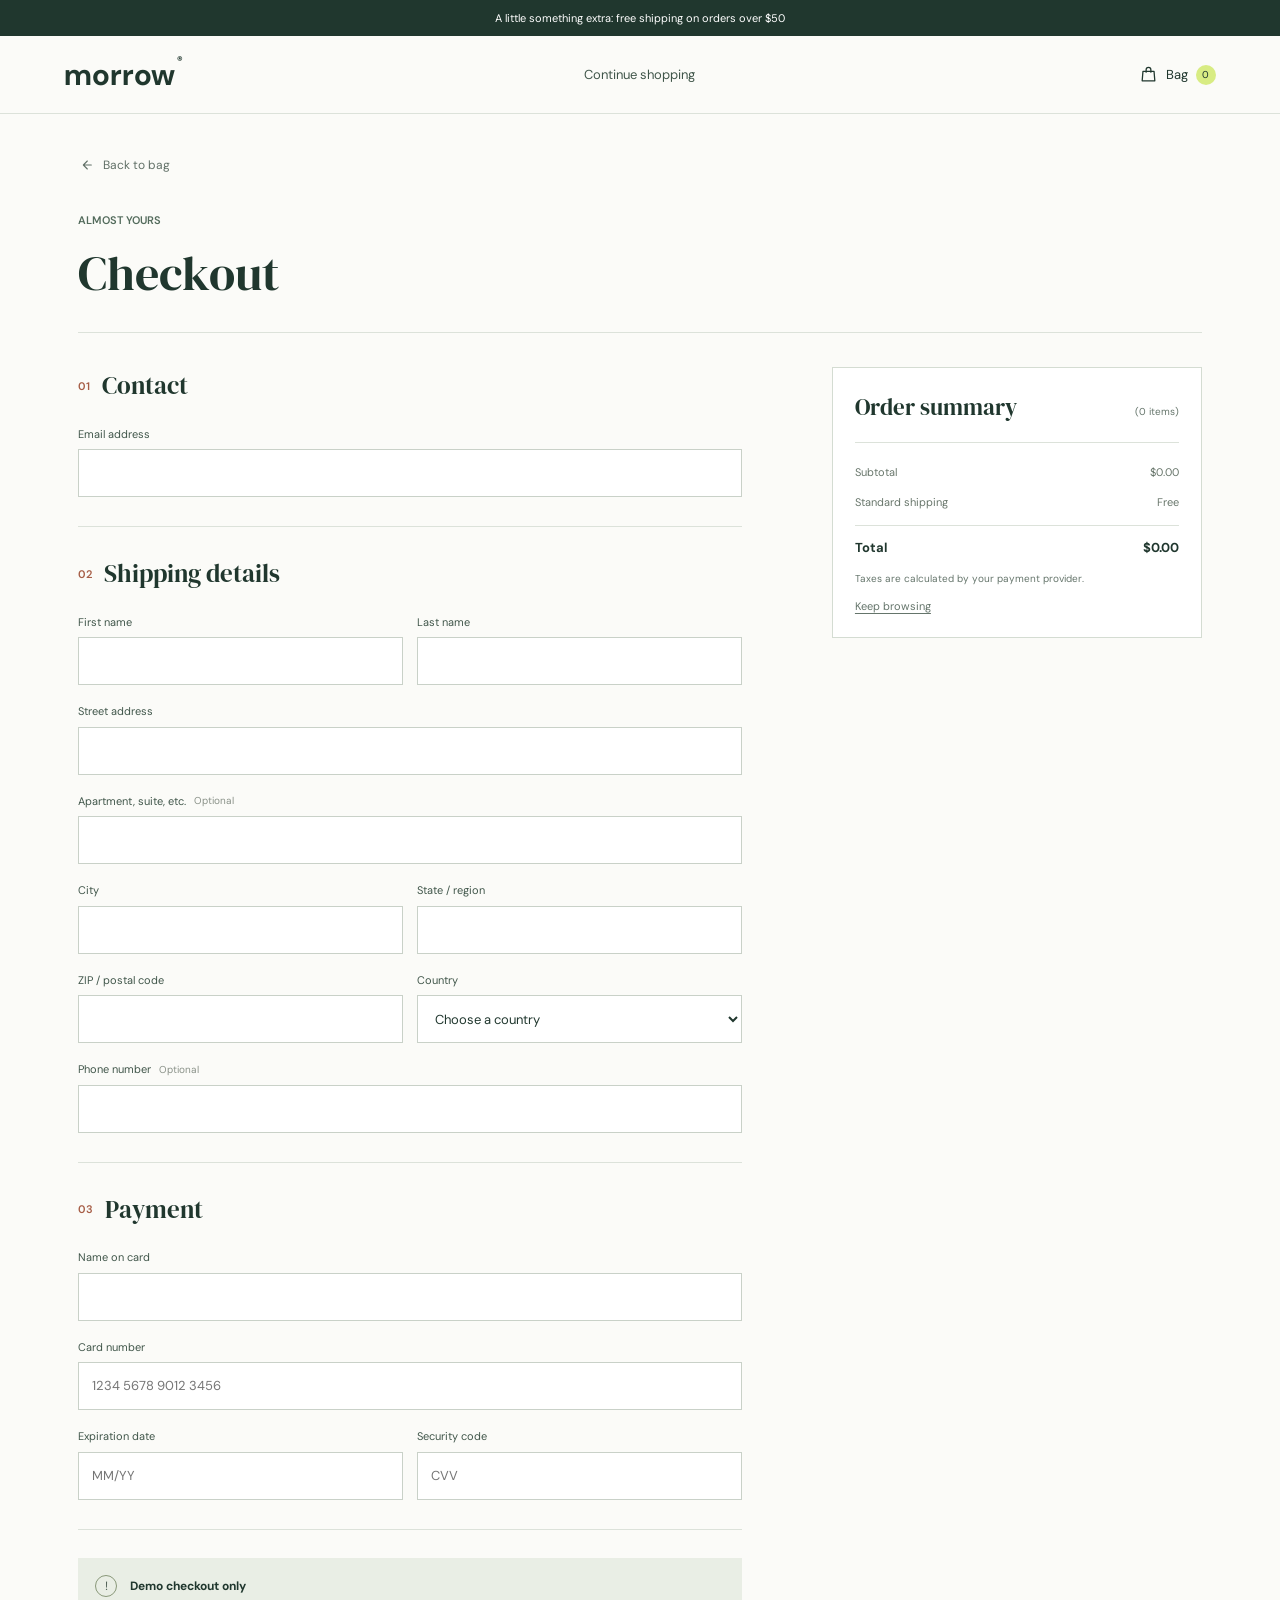
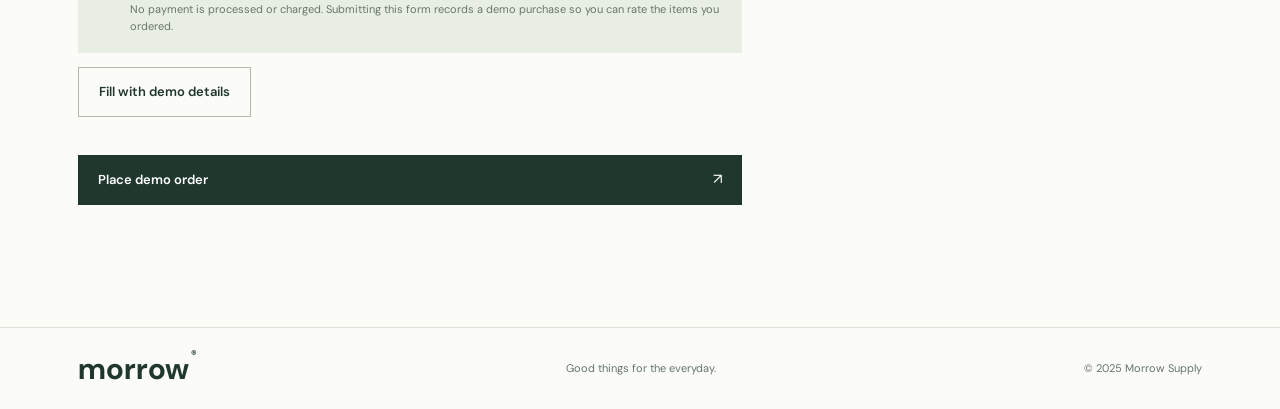
==== commit 78d0e481: "Add the thanks page after payment complete" ====
--- a/checkout.html
+++ b/checkout.html
@@ -10,6 +10,7 @@
     <link rel="preconnect" href="https://fonts.gstatic.com" crossorigin />
     <link href="https://fonts.googleapis.com/css2?family=DM+Sans:wght@400;500;600;700&family=DM+Serif+Display&display=swap" rel="stylesheet" />
     <link rel="stylesheet" href="styles.css" />
+    <script src="checkout-demo-data.js" defer></script>
     <script src="app.js" defer></script>
   </head>
   <body>
@@ -58,6 +59,8 @@
             </div>
           </section>
           <div class="payment-setup"><span class="payment-lock" aria-hidden="true">!</span><div><strong>Demo checkout only</strong><p>No payment is processed or charged. Submitting this form records a demo purchase so you can rate the items you ordered.</p></div></div>
+          <button class="button checkout-demo-fill" id="fill-demo-checkout" type="button">Fill with demo details</button>
+          <p class="checkout-demo-message" id="checkout-demo-message" aria-live="polite"></p>
           <button class="button button-dark checkout-submit" type="submit">Place demo order <span aria-hidden="true">↗</span></button>
           <p class="checkout-feedback" id="checkout-feedback" aria-live="polite"></p>
         </form>
--- a/styles.css
+++ b/styles.css
@@ -114,6 +114,7 @@
 .review-comment-label textarea { width: 100%; padding: 10px; border: 1px solid #cfd3ca; border-radius: 0; outline-color: #83966a; background: #fff; color: var(--ink); font: inherit; font-size: 11px; resize: vertical; }
 .review-submit { margin-top: 12px; }
 .review-form-message, .review-purchase-note { min-height: 15px; margin: 9px 0 0; color: #56744d; font-size: 10px; line-height: 1.6; }
+.reviews-thanks { margin: 16px 0 0; color: #56744d; font-size: 12px; }
 .review-purchase-note { color: var(--muted); }
 .empty-state { padding: 46px 0; color: var(--muted); text-align: center; font-size: 12px; }
 .story-band { min-height: 255px; display: grid; grid-template-columns: .6fr 1.4fr 1fr; align-items: center; gap: 5%; padding: 45px 12%; background: #e8ebdd; }
@@ -148,7 +149,25 @@
 .payment-setup strong { font-size: 10px; }
 .payment-setup p { margin: 5px 0 0; color: #68766b; font-size: 9px; line-height: 1.6; }
 .checkout-submit { width: 100%; justify-content: space-between; margin-top: 16px; }
+.checkout-demo-fill { min-height: 38px; margin-top: 14px; padding: 0 12px; border: 1px solid #aeb8ac; background: transparent; color: var(--ink); }
+.checkout-demo-fill:hover { background: #e8ebdd; }
+.checkout-demo-message { min-height: 14px; margin: 6px 0 0; color: #56744d; font-size: 9px; }
 .checkout-feedback { min-height: 15px; margin: 11px 0 0; color: #a64f38; font-size: 10px; line-height: 1.6; }
+.order-confirmation { max-width: 760px; min-height: calc(100vh - 180px); display: grid; place-items: center; margin: auto; padding: 52px 22px 72px; }
+.order-confirmation-card { width: 100%; padding: clamp(24px, 6vw, 52px); border: 1px solid var(--line); background: #f9f8f3; }
+.order-confirmation-mark { width: 44px; height: 44px; display: grid; place-items: center; margin-top: 24px; border-radius: 50%; background: #e8ebdd; color: #365447; font-size: 24px; }
+.order-confirmation-card h1 { margin: 18px 0 10px; font-family: "DM Serif Display", Georgia, serif; font-size: clamp(34px, 6vw, 48px); font-weight: 400; line-height: 1.08; }
+.order-confirmation-message { margin: 0; color: var(--muted); font-size: 12px; line-height: 1.7; }
+.order-confirmation-number { margin: 22px 0 0; color: #68766b; font-size: 10px; font-weight: 600; letter-spacing: .06em; text-transform: uppercase; }
+.order-confirmation-items { margin-top: 14px; border-top: 1px solid var(--line); }
+.order-confirmation-item, .order-confirmation-total > div { display: flex; justify-content: space-between; gap: 16px; padding: 12px 0; border-bottom: 1px solid var(--line); font-size: 11px; }
+.order-confirmation-item strong, .order-confirmation-total strong { flex: none; font-weight: 600; }
+.order-confirmation-quantity { color: var(--muted); }
+.order-confirmation-total { padding-top: 6px; }
+.order-confirmation-total > div { padding: 8px 0; border: 0; color: var(--muted); }
+.order-confirmation-total .order-confirmation-grand-total { margin-top: 5px; padding-top: 13px; border-top: 1px solid var(--line); color: var(--ink); font-size: 14px; }
+.order-confirmation-demo { margin: 18px 0; padding: 12px; background: #e8ebdd; color: #536258; font-size: 10px; line-height: 1.65; }
+.order-confirmation-card > .button { width: 100%; justify-content: space-between; }
 .checkout-summary { position: sticky; top: 100px; padding: 19px; border: 1px solid var(--line); background: #f9f8f3; }
 .checkout-summary h2 { display: flex; align-items: baseline; justify-content: space-between; gap: 8px; margin: 0 0 14px; font-family: "DM Serif Display", Georgia, serif; font-size: 20px; font-weight: 400; }
 .checkout-summary h2 span { color: var(--muted); font-family: "DM Sans", sans-serif; font-size: 8px; }
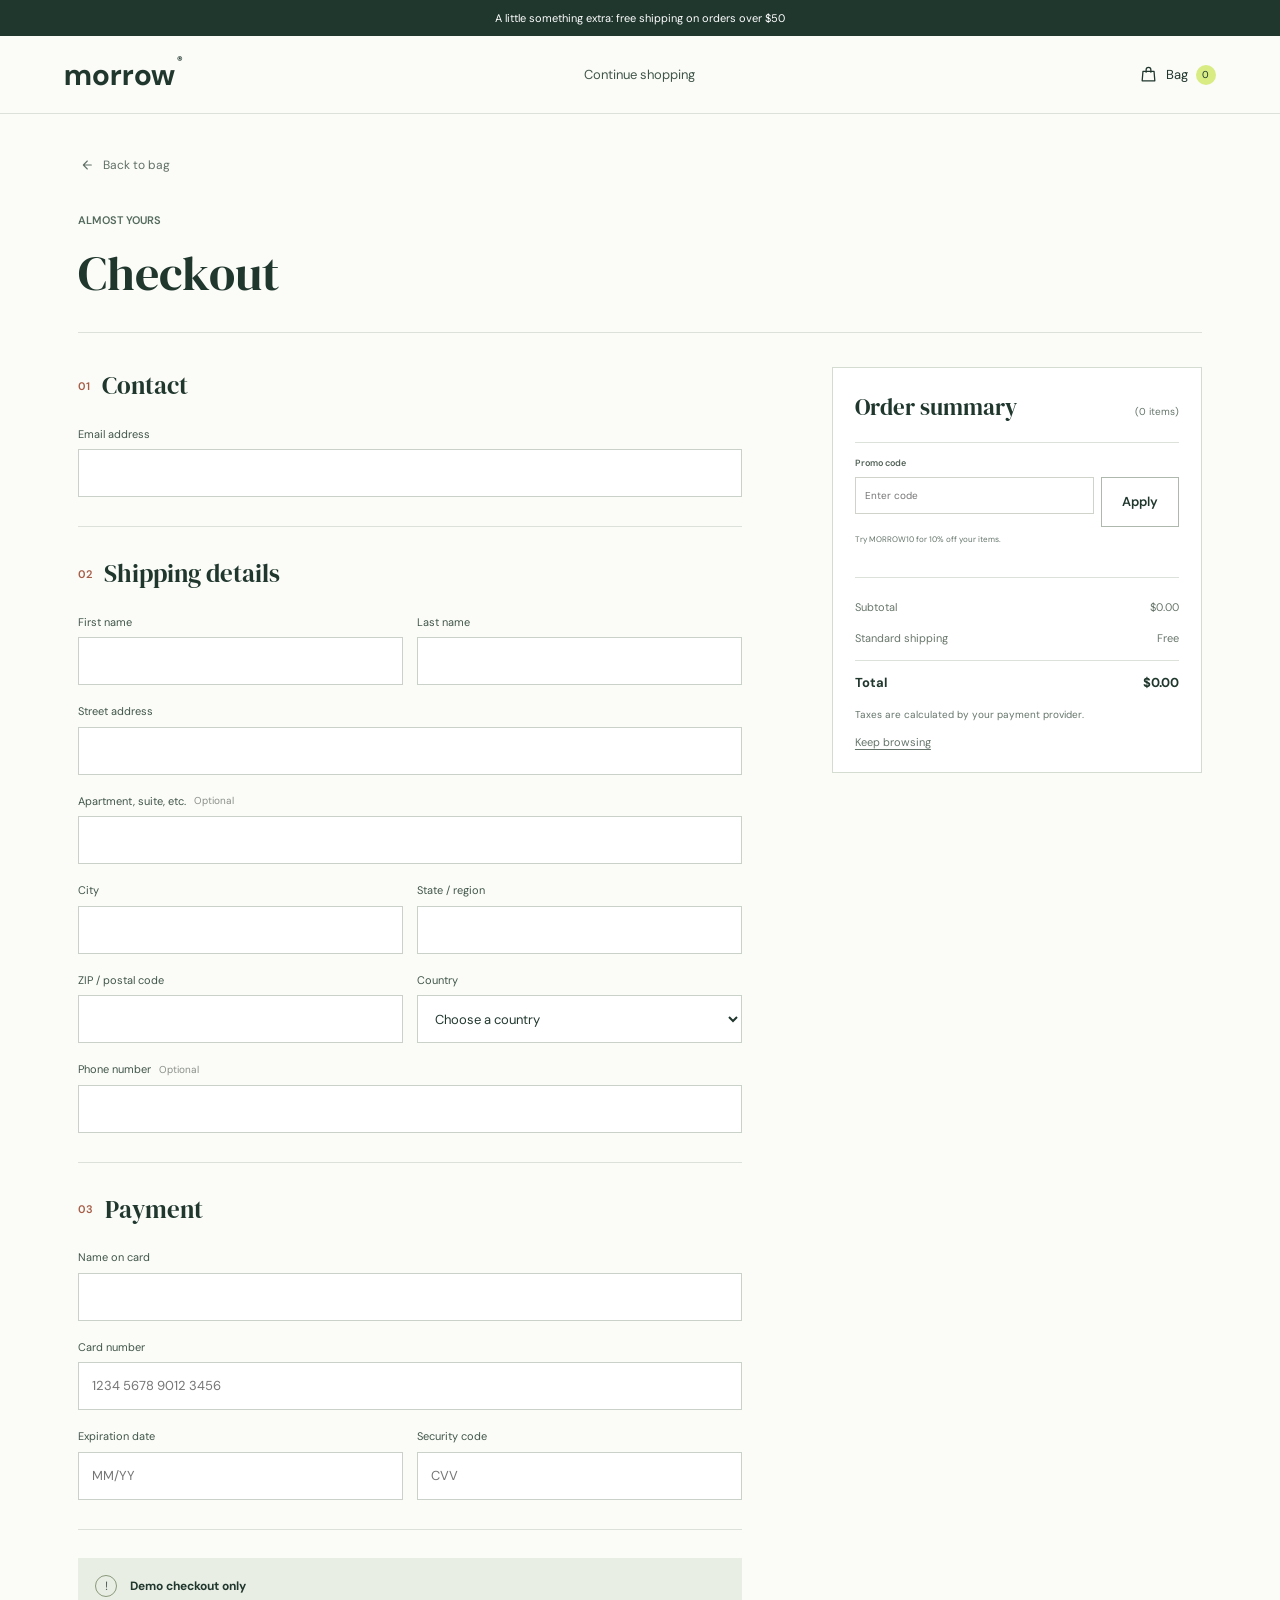
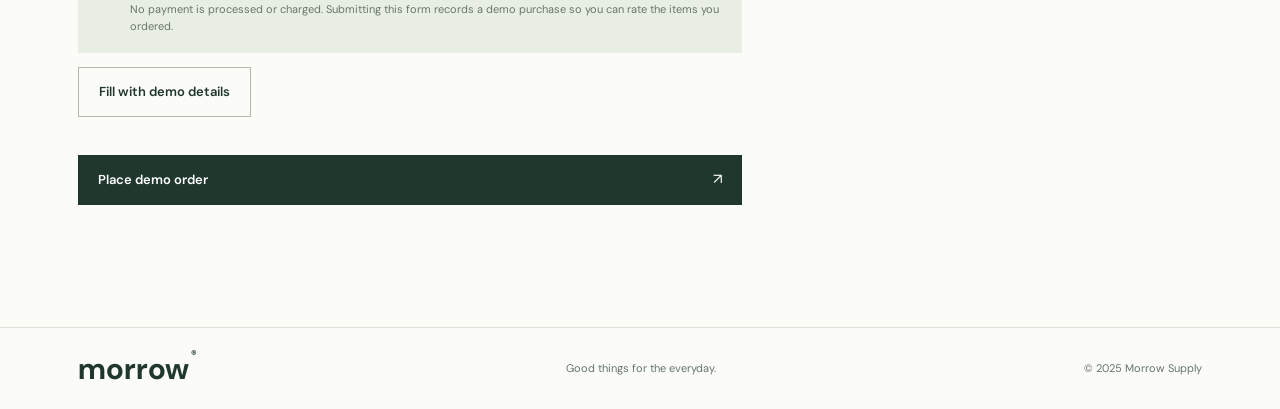
==== commit 52eee2a6: "Add the promo code in the checkout" ====
--- a/checkout.html
+++ b/checkout.html
@@ -67,8 +67,18 @@
         <aside class="checkout-summary" aria-labelledby="summary-heading">
           <h2 id="summary-heading">Order summary <span id="checkout-count">(0 items)</span></h2>
           <div class="checkout-items" id="checkout-items"></div>
+          <div class="promo-code-box">
+            <label for="promo-code-input">Promo code</label>
+            <div class="promo-code-controls">
+              <input id="promo-code-input" type="text" autocomplete="off" placeholder="Enter code" aria-describedby="promo-code-hint promo-code-message" />
+              <button class="button promo-code-apply" id="apply-promo-code" type="button">Apply</button>
+            </div>
+            <p class="promo-code-hint" id="promo-code-hint">Try MORROW10 for 10% off your items.</p>
+            <p class="promo-code-message" id="promo-code-message" aria-live="polite"></p>
+          </div>
           <div class="checkout-totals">
             <div><span>Subtotal</span><span id="checkout-subtotal">$0.00</span></div>
+            <div id="checkout-discount-row" hidden><span>Promo discount</span><span id="checkout-discount"></span></div>
             <div><span>Standard shipping</span><span id="checkout-shipping">$0.00</span></div>
             <div class="checkout-grand-total"><strong>Total</strong><strong id="checkout-total">$0.00</strong></div>
           </div>
--- a/styles.css
+++ b/styles.css
@@ -172,6 +172,15 @@
 .checkout-summary h2 { display: flex; align-items: baseline; justify-content: space-between; gap: 8px; margin: 0 0 14px; font-family: "DM Serif Display", Georgia, serif; font-size: 20px; font-weight: 400; }
 .checkout-summary h2 span { color: var(--muted); font-family: "DM Sans", sans-serif; font-size: 8px; }
 .checkout-items { max-height: 300px; overflow-y: auto; }
+.promo-code-box { padding: 14px 0; border-top: 1px solid var(--line); }
+.promo-code-box > label { display: block; margin-bottom: 7px; color: #526258; font-size: 9px; font-weight: 600; }
+.promo-code-controls { display: flex; gap: 7px; }
+.promo-code-controls input { flex: 1; min-width: 0; height: 37px; padding: 0 9px; border: 1px solid #cfd3ca; border-radius: 0; outline-color: #83966a; background: #fff; color: var(--ink); font-size: 10px; }
+.promo-code-apply { min-height: 37px; padding: 0 11px; border: 1px solid #aeb8ac; background: transparent; color: var(--ink); }
+.promo-code-apply:hover { background: #e8ebdd; }
+.promo-code-hint, .promo-code-message { min-height: 12px; margin: 6px 0 0; color: var(--muted); font-size: 8px; }
+.promo-code-message.is-success { color: #56744d; }
+.promo-code-box[hidden], .checkout-totals [hidden], .order-confirmation-total [hidden] { display: none; }
 .checkout-item { display: grid; grid-template-columns: 48px 1fr auto; align-items: center; gap: 9px; padding: 10px 0; border-top: 1px solid var(--line); }
 .checkout-item img { width: 48px; height: 54px; object-fit: cover; background: #e7e5dc; }
 .checkout-item strong { display: block; font-size: 9px; }
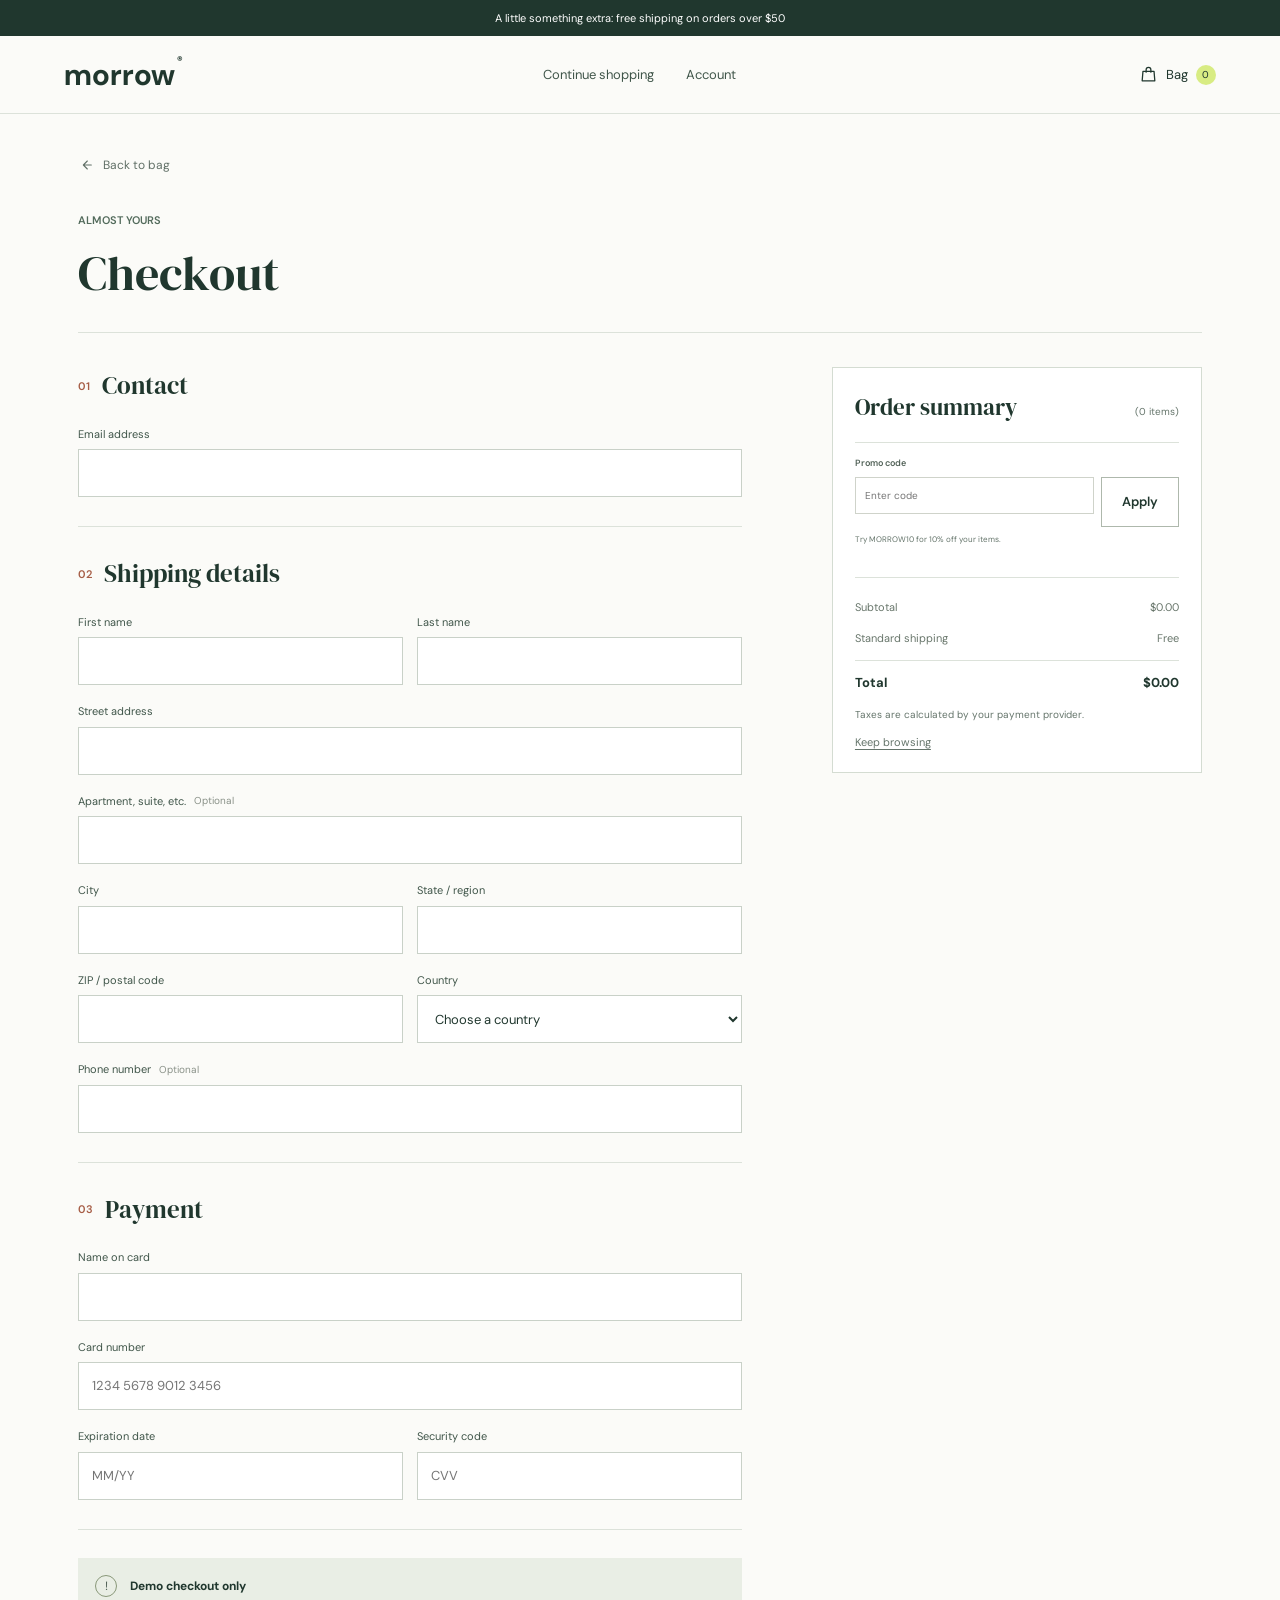
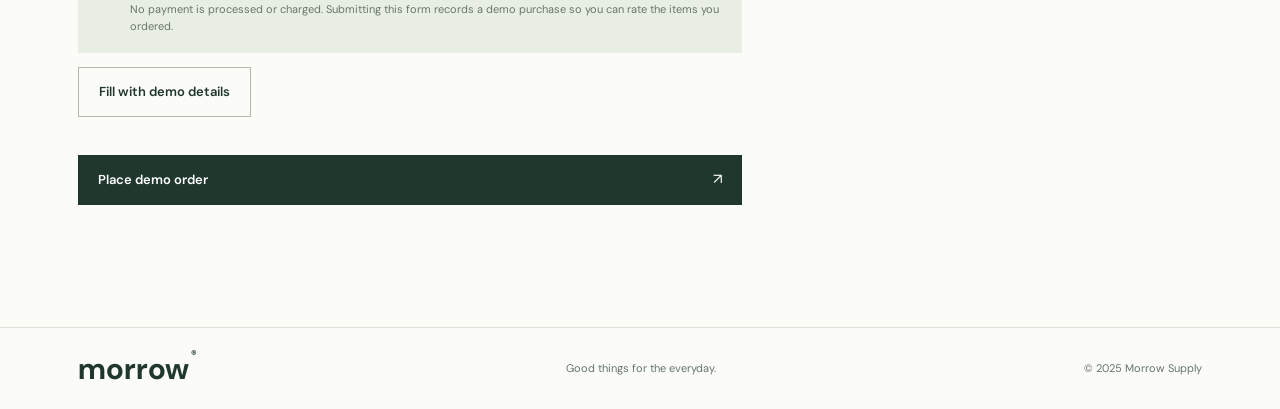
==== commit 0b4fa528: "Add account feature" ====
--- a/checkout.html
+++ b/checkout.html
@@ -17,7 +17,7 @@
     <div class="announcement">A little something extra: free shipping on orders over $50</div>
     <header class="site-header">
       <a class="wordmark" href="index.html" aria-label="Morrow Supply home">morrow<span>®</span></a>
-      <nav class="main-nav" aria-label="Checkout navigation"><a href="index.html#shop">Continue shopping</a></nav>
+      <nav class="main-nav" aria-label="Checkout navigation"><a href="index.html#shop">Continue shopping</a><a href="account.html">Account</a></nav>
       <div class="header-actions">
         <a class="cart-trigger" id="checkout-cart-link" href="index.html?openCart=1" aria-label="Return to shopping bag">
           <svg aria-hidden="true" viewBox="0 0 24 24"><path d="M5 8h14l1 12H4L5 8Z"></path><path d="M9 9V6a3 3 0 0 1 6 0v3"></path></svg>
--- a/styles.css
+++ b/styles.css
@@ -28,6 +28,8 @@
 .main-nav a { font-size: 11px; color: #48584f; transition: color .2s ease; }
 .main-nav a:hover { color: #a64f38; }
 .header-actions { display: flex; align-items: center; justify-content: flex-end; gap: 20px; }
+.account-sign-in { display: inline-flex; align-items: center; justify-content: center; min-height: 34px; padding: 0 12px; background: var(--ink); color: #fff; font-size: 10px; font-weight: 600; white-space: nowrap; transition: background .2s ease; }
+.account-sign-in:hover { background: #365447; }
 .search-box { display: flex; align-items: center; gap: 8px; padding: 8px 0; border-bottom: 1px solid #bdc3b9; }
 .search-box svg { width: 16px; height: 16px; }
 .search-box input { width: 106px; border: 0; outline: 0; background: transparent; font-size: 10px; }
@@ -153,6 +155,30 @@
 .checkout-demo-fill:hover { background: #e8ebdd; }
 .checkout-demo-message { min-height: 14px; margin: 6px 0 0; color: #56744d; font-size: 9px; }
 .checkout-feedback { min-height: 15px; margin: 11px 0 0; color: #a64f38; font-size: 10px; line-height: 1.6; }
+.account-page { min-height: calc(100vh - 190px); display: grid; place-items: center; padding: 52px 20px 72px; }
+.account-card { width: min(100%, 480px); padding: clamp(24px, 6vw, 42px); border: 1px solid var(--line); background: #f9f8f3; }
+.account-card h1 { margin: 14px 0 8px; font-family: "DM Serif Display", Georgia, serif; font-size: clamp(34px, 6vw, 43px); font-weight: 400; line-height: 1.08; }
+.account-intro { margin: 0; color: var(--muted); font-size: 11px; line-height: 1.7; }
+.account-mode-switch { display: grid; grid-template-columns: 1fr 1fr; gap: 5px; padding: 4px; margin-top: 24px; background: #e8ebdd; }
+.account-mode-switch button { min-height: 38px; border: 0; background: transparent; color: #68766b; cursor: pointer; font-size: 10px; }
+.account-mode-switch button.is-active { background: #fff; color: var(--ink); font-weight: 600; }
+.account-form { display: grid; gap: 14px; margin-top: 20px; }
+.account-field { display: grid; gap: 6px; color: #526258; font-size: 10px; }
+.account-field[hidden] { display: none; }
+.account-field input { width: 100%; min-height: 43px; padding: 0 11px; border: 1px solid #cfd3ca; border-radius: 0; outline-color: #83966a; background: #fff; color: var(--ink); font-size: 11px; }
+.account-reset { justify-self: end; padding: 0; border: 0; background: none; color: #536b5c; cursor: pointer; font-size: 9px; text-decoration: underline; }
+.account-submit { width: 100%; justify-content: space-between; }
+.account-message, .account-setup-message { min-height: 15px; margin: 0; color: #56744d; font-size: 10px; line-height: 1.65; }
+.account-message.is-error, .account-setup-message { color: #a64f38; }
+.account-setup-message { padding: 12px; margin-top: 16px; background: #f5e9e3; }
+.account-setup-message[hidden] { display: none; }
+.account-privacy-note { margin: 16px 0 0; color: var(--muted); font-size: 9px; line-height: 1.6; }
+.account-status { display: grid; gap: 6px; padding: 13px; margin-top: 18px; background: #e8ebdd; }
+.account-status[hidden] { display: none; }
+.account-status strong { font-size: 11px; }
+.account-status > span { color: var(--muted); font-size: 10px; }
+.account-status .continue-shopping { justify-self: start; margin-top: 3px; }
+.account-form button:disabled, .account-mode-switch button:disabled { cursor: not-allowed; opacity: .6; }
 .order-confirmation { max-width: 760px; min-height: calc(100vh - 180px); display: grid; place-items: center; margin: auto; padding: 52px 22px 72px; }
 .order-confirmation-card { width: 100%; padding: clamp(24px, 6vw, 52px); border: 1px solid var(--line); background: #f9f8f3; }
 .order-confirmation-mark { width: 44px; height: 44px; display: grid; place-items: center; margin-top: 24px; border-radius: 50%; background: #e8ebdd; color: #365447; font-size: 24px; }
@@ -440,6 +466,8 @@
   .announcement { min-height: 32px; font-size: 9px; }
   .site-header { min-height: 68px; padding: 0 20px; }
   .wordmark { font-size: 27px; }
+  .header-actions { gap: 9px; }
+  .account-sign-in { min-height: 32px; padding: 0 9px; font-size: 9px; }
   .main-nav { gap: 22px; }
   .main-nav a { font-size: 10px; }
   .search-box input { top: 110px; }
